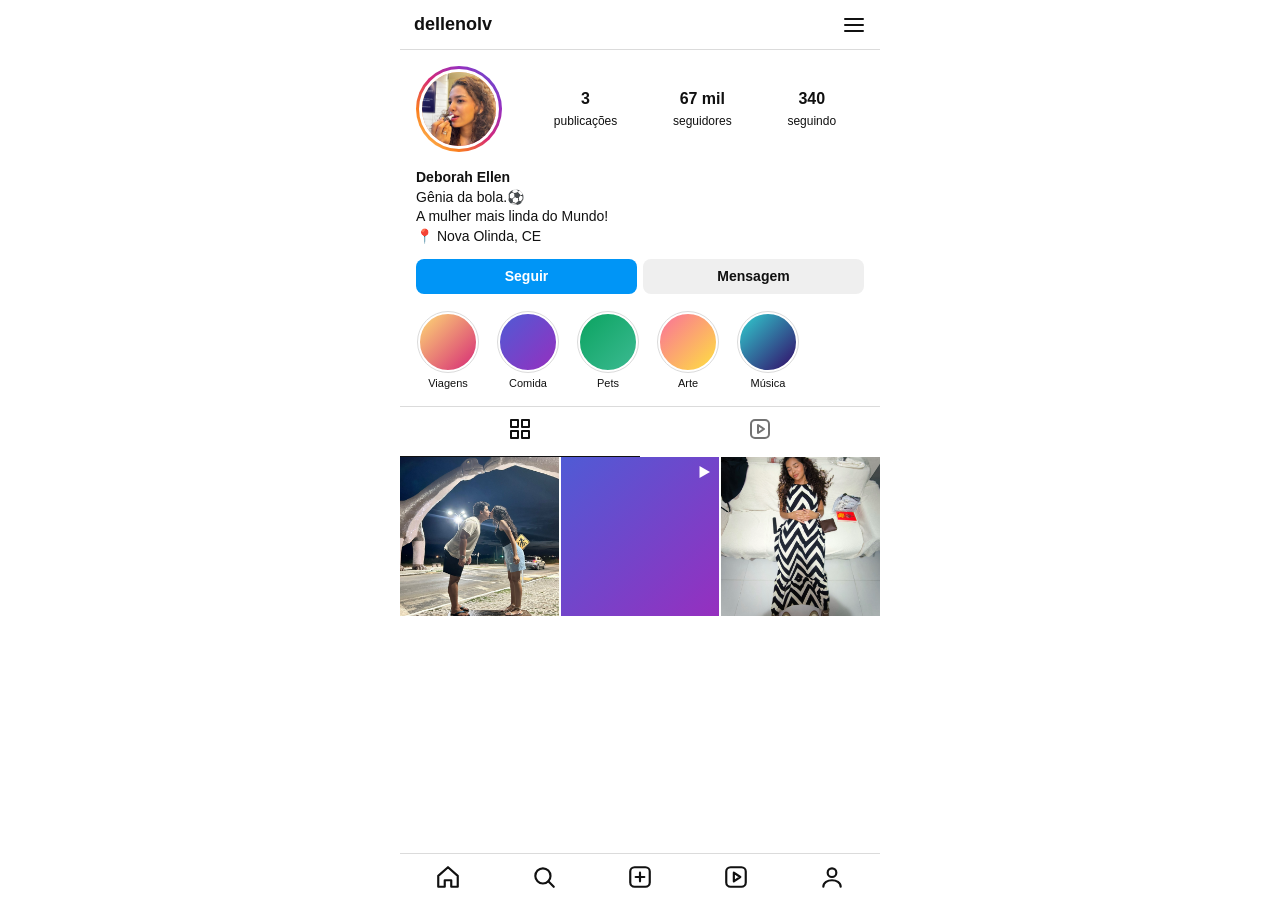
==== perfil.html @ faa93c4b "Mensagem descritiva das alterações" ====
<!DOCTYPE html>
<html lang="pt-BR">
<head>
<meta charset="utf-8">
<meta name="viewport" content="width=device-width, initial-scale=1, viewport-fit=cover">
<title>Perfil</title>
<link rel="stylesheet" href="perfil.css">
</head>
<body>

<div class="pbar">
  <span>dellenolv</span>
  <svg viewBox="0 0 24 24"><path d="M3 6h18M3 12h18M3 18h18"/></svg>
</div>

<div class="phead">
  <div class="pav"><i><img src="imagens/perfil.jpg" alt="Foto de perfil" onerror="this.remove()"></i></div>
  <div class="stats">
    <div><b>3</b><span>publicações</span></div>
    <div><b id="pFol">67 mil</b><span>seguidores</span></div>
    <div><b>340</b><span>seguindo</span></div>
  </div>
</div>

<div class="pbio">
  <b>Deborah Ellen</b><br>
  Gênia da bola.⚽<br>
  A mulher mais linda do Mundo!<br>
  📍 Nova Olinda, CE
</div>

<div class="pbtn">
  <button class="pri" id="pFollow">Seguir</button>
  <button>Mensagem</button>
</div>

<div class="hl">
  <div><i style="background:linear-gradient(135deg,#feda75,#d62976)"></i>Viagens</div>
  <div><i style="background:linear-gradient(135deg,#4f5bd5,#962fbf)"></i>Comida</div>
  <div><i style="background:linear-gradient(135deg,#0ba360,#3cba92)"></i>Pets</div>
  <div><i style="background:linear-gradient(135deg,#fa709a,#fee140)"></i>Arte</div>
  <div><i style="background:linear-gradient(135deg,#30cfd0,#330867)"></i>Música</div>
</div>

<div class="tabs" id="tabs">
  <div class="on" data-t="all"><svg viewBox="0 0 24 24"><path d="M3 3h7v7H3zM14 3h7v7h-7zM3 14h7v7H3zM14 14h7v7h-7z"/></svg></div>
  <div data-t="video"><svg viewBox="0 0 24 24"><rect x="3" y="3" width="18" height="18" rx="4"/><path d="m10 8 6 4-6 4z"/></svg></div>
</div>

<!-- Apenas 3 espaços de mídia -->
<div class="grid">
  <div class="gi" data-type="foto" style="background:linear-gradient(135deg,#feda75,#d62976)">
    <img src="imagens/1.jpg" alt="" loading="lazy">
  </div>
  <div class="gi" data-type="video" style="background:linear-gradient(135deg,#4f5bd5,#962fbf)">
    <video src="imagens/2.mp4#t=0.1" muted playsinline preload="metadata"></video>
    <svg class="vi" viewBox="0 0 24 24"><path d="m6 4 14 8-14 8z"/></svg>
  </div>
  <div class="gi" data-type="foto" style="background:linear-gradient(135deg,#0ba360,#3cba92)">
    <img src="imagens/3.jpg" alt="" loading="lazy">
  </div>
</div>

<!-- Barra de navegação: ajuste o href da casa para o nome do seu arquivo do feed -->
<nav>
  <a href="feed.html" aria-label="Início"><svg viewBox="0 0 24 24"><path d="M3 11 12 3l9 8v10h-6v-6H9v6H3z"/></svg></a>
  <a href="#" aria-label="Buscar"><svg viewBox="0 0 24 24"><circle cx="11" cy="11" r="7"/><path d="m21 21-5-5"/></svg></a>
  <a href="#" aria-label="Criar"><svg viewBox="0 0 24 24"><rect x="3" y="3" width="18" height="18" rx="4"/><path d="M12 8v8M8 12h8"/></svg></a>
  <a href="#" aria-label="Vídeos"><svg viewBox="0 0 24 24"><rect x="3" y="3" width="18" height="18" rx="4"/><path d="m10 8 6 4-6 4z"/></svg></a>
  <a href="perfil.html" aria-label="Perfil"><svg viewBox="0 0 24 24"><circle cx="12" cy="8" r="4"/><path d="M4 21c0-4 4-6 8-6s8 2 8 6"/></svg></a>
</nav>

<script>
/* Seguir / Seguindo */
var fb = document.getElementById("pFollow"), fol = document.getElementById("pFol");
var seguindo = false;
fb.addEventListener("click", function () {
  seguindo = !seguindo;
  fb.textContent = seguindo ? "Seguindo" : "Seguir";
  fb.className = seguindo ? "" : "pri";
  fol.textContent = seguindo ? "12,8 mil" : "12,8 mil"; /* troque pelos seus números se quiser */
});

/* Abas: todas / só vídeos */
document.getElementById("tabs").addEventListener("click", function (e) {
  var t = e.target.closest("[data-t]"); if (!t) return;
  Array.prototype.forEach.call(this.children, function (c) { c.classList.toggle("on", c === t); });
  document.querySelectorAll(".gi").forEach(function (g) {
    g.hidden = t.dataset.t === "video" && g.dataset.type !== "video";
  });
});
</script>
</body>
</html>
---- perfil.css ----
/* ===== Perfil estilo Instagram — perfil.css ===== */
:root {
  --bg: #fff;
  --fg: #111;
  --mut: #737373;
  --line: #dbdbdb;
  --blue: #0095f6;
  color-scheme: light;
  box-sizing: border-box;
  padding-top: env(safe-area-inset-top, 0px);
  padding-bottom: env(safe-area-inset-bottom, 0px);
}

* { box-sizing: border-box; margin: 0; -webkit-tap-highlight-color: transparent; }

html { scroll-padding-top: env(safe-area-inset-top, 0px); }

body {
  background: var(--bg);
  color: var(--fg);
  font: 14px/1.4 -apple-system, "Segoe UI", Roboto, Helvetica, Arial, sans-serif;
  max-width: 480px;
  margin: 0 auto;
  padding-bottom: 60px;
}

body::before {
  content: "";
  position: fixed;
  inset: 0 0 auto;
  height: env(safe-area-inset-top, 0px);
  background: var(--bg);
  z-index: 10;
}

svg { fill: none; stroke: currentColor; stroke-width: 2; stroke-linecap: round; stroke-linejoin: round; }

/* Barra do topo */
.pbar {
  position: sticky;
  top: env(safe-area-inset-top, 0px);
  background: var(--bg);
  border-bottom: 1px solid var(--line);
  display: flex;
  align-items: center;
  padding: 12px 14px;
  font-weight: 700;
  font-size: 18px;
  z-index: 9;
}
.pbar svg { width: 24px; height: 24px; margin-left: auto; }

/* Cabeçalho: foto + números */
.phead { display: flex; align-items: center; gap: 24px; padding: 16px; }

.pav {
  width: 86px;
  height: 86px;
  border-radius: 50%;
  padding: 3px;
  background: linear-gradient(45deg, #feda75, #fa7e1e, #d62976, #962fbf, #4f5bd5);
  flex: none;
}
.pav i {
  display: block;
  width: 100%;
  height: 100%;
  border-radius: 50%;
  border: 3px solid var(--bg);
  background: linear-gradient(135deg, #feda75, #d62976);
  overflow: hidden;
}
.pav img { width: 100%; height: 100%; object-fit: cover; display: block; }

.stats { display: flex; flex: 1; justify-content: space-around; text-align: center; }
.stats b { display: block; font-size: 16px; }
.stats span { font-size: 12px; }

/* Bio */
.pbio { padding: 0 16px 12px; }

/* Botões */
.pbtn { display: flex; gap: 6px; padding: 0 16px 14px; }
.pbtn button {
  flex: 1;
  border: 0;
  border-radius: 8px;
  padding: 8px;
  font: inherit;
  font-weight: 600;
  background: #efefef;
  color: var(--fg);
  cursor: pointer;
}
.pbtn button.pri { background: var(--blue); color: #fff; }

/* Destaques */
.hl { display: flex; gap: 16px; overflow-x: auto; padding: 4px 16px 14px; scrollbar-width: none; }
.hl div { flex: none; text-align: center; font-size: 11px; width: 64px; }
.hl i {
  display: block;
  width: 60px;
  height: 60px;
  border-radius: 50%;
  border: 2px solid var(--bg);
  outline: 1px solid var(--line);
  margin: 0 auto 4px;
}

/* Abas */
.tabs { display: flex; border-top: 1px solid var(--line); }
.tabs div {
  flex: 1;
  text-align: center;
  padding: 10px 0;
  border-bottom: 1px solid transparent;
  color: var(--mut);
  cursor: pointer;
}
.tabs .on { border-bottom-color: var(--fg); color: var(--fg); }
.tabs svg { width: 24px; height: 24px; }

/* Grade de fotos (3 espaços) */
.grid { display: grid; grid-template-columns: repeat(3, 1fr); gap: 2px; }
.gi { position: relative; aspect-ratio: 1 / 1; overflow: hidden; cursor: pointer; }
.gi[hidden] { display: none; }
.gi img, .gi video { width: 100%; height: 100%; object-fit: cover; display: block; }
.gi .vi { position: absolute; top: 6px; right: 6px; width: 18px; height: 18px; fill: #fff; stroke: none; }

/* Barra de navegação inferior */
nav {
  position: fixed;
  bottom: 0;
  left: 50%;
  transform: translateX(-50%);
  width: 100%;
  max-width: 480px;
  background: var(--bg);
  border-top: 1px solid var(--line);
  display: flex;
  justify-content: space-around;
  padding: 10px 0 calc(10px + env(safe-area-inset-bottom, 0px));
  z-index: 9;
}
nav a { color: var(--fg); display: flex; }
nav svg { width: 26px; height: 26px; }
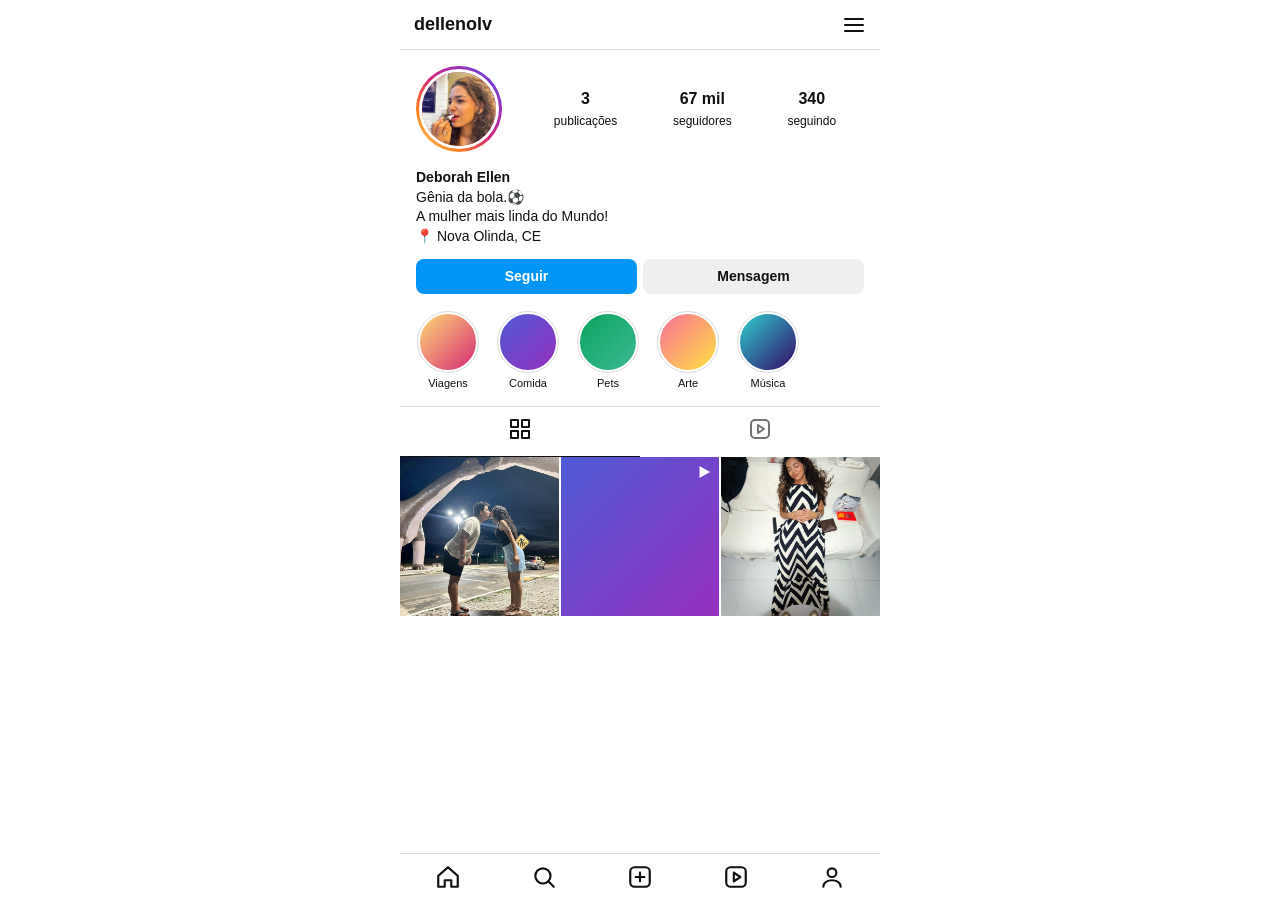
==== commit 95caba08: "expandir a foto" ====
--- a/perfil.html
+++ b/perfil.html
@@ -6,6 +6,12 @@
 <title>Perfil</title>
 <link rel="stylesheet" href="perfil.css">
 </head>
+
+<div id="lb" hidden>
+  <button id="lbX" aria-label="Fechar">✕</button>
+  <div id="lbBox"></div>
+</div>
+
 <body>
 
 <div class="pbar">
@@ -63,7 +69,7 @@
 
 <!-- Barra de navegação: ajuste o href da casa para o nome do seu arquivo do feed -->
 <nav>
-  <a href="feed.html" aria-label="Início"><svg viewBox="0 0 24 24"><path d="M3 11 12 3l9 8v10h-6v-6H9v6H3z"/></svg></a>
+  <a href="index.html" aria-label="Início"><svg viewBox="0 0 24 24"><path d="M3 11 12 3l9 8v10h-6v-6H9v6H3z"/></svg></a>
   <a href="#" aria-label="Buscar"><svg viewBox="0 0 24 24"><circle cx="11" cy="11" r="7"/><path d="m21 21-5-5"/></svg></a>
   <a href="#" aria-label="Criar"><svg viewBox="0 0 24 24"><rect x="3" y="3" width="18" height="18" rx="4"/><path d="M12 8v8M8 12h8"/></svg></a>
   <a href="#" aria-label="Vídeos"><svg viewBox="0 0 24 24"><rect x="3" y="3" width="18" height="18" rx="4"/><path d="m10 8 6 4-6 4z"/></svg></a>
@@ -89,6 +95,29 @@
     g.hidden = t.dataset.t === "video" && g.dataset.type !== "video";
   });
 });
+var lb = document.getElementById("lb"), box = document.getElementById("lbBox");
+
+function abrir(el) {
+  var c = el.cloneNode(true);
+  if (c.tagName === "VIDEO") {
+    c.removeAttribute("muted");
+    c.muted = false;
+    c.controls = true;
+    c.autoplay = true;
+    c.src = c.src.split("#")[0];
+  }
+  box.innerHTML = "";
+  box.appendChild(c);
+  lb.hidden = false;
+}
+function fechar() { box.innerHTML = ""; lb.hidden = true; }
+
+document.getElementById("lbX").addEventListener("click", fechar);
+lb.addEventListener("click", function (e) { if (e.target === lb) fechar(); });
+document.querySelector(".grid").addEventListener("click", function (e) {
+  var g = e.target.closest(".gi"); if (!g) return;
+  abrir(g.querySelector("img, video"));
+});
 </script>
 </body>
 </html>
